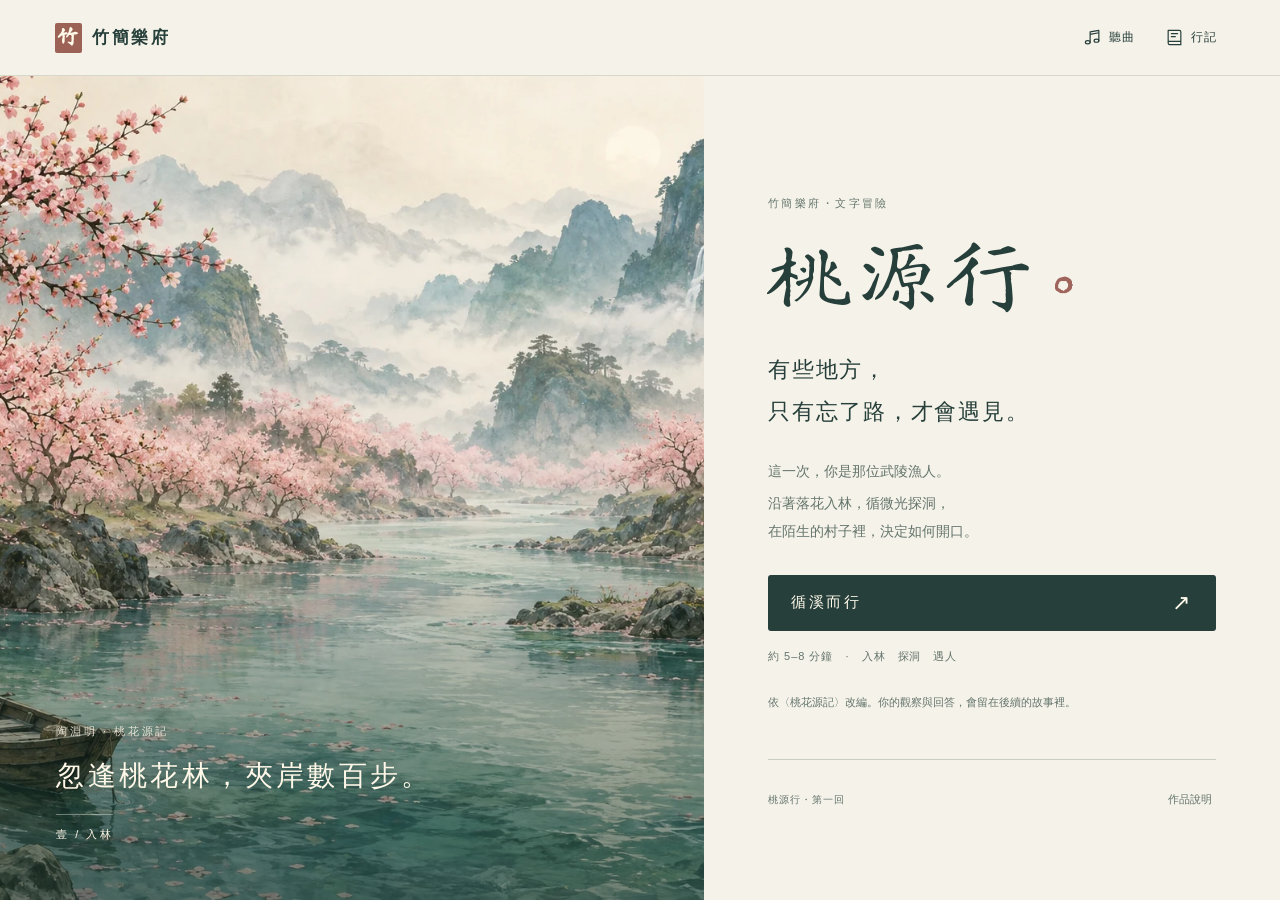
==== adventure/index.html @ 4405e007 "新增桃源行文字冒險：三幕選擇、三種停留與手機閱讀" ====
<!doctype html>
<html lang="zh-Hant">
<head>
<meta charset="utf-8"><meta name="viewport" content="width=device-width,initial-scale=1,viewport-fit=cover">
<meta name="theme-color" content="#f5f2e9">
<title>桃源行｜竹簡樂府文字冒險</title>
<meta name="description" content="成為那位緣溪而行的漁人。走入桃林、穿過山口、與村人交談，讓你的選擇留在故事裡。">
<link rel="icon" href="../favicon.png"><link rel="preload" as="image" href="./assets/forest.webp">
<link rel="stylesheet" href="./style.css?v=20261015a">
<script defer src="./story.js?v=20261015a"></script><script defer src="./app.js?v=20261015a"></script>
</head>
<body>
<a class="skip" href="#reading">跳到故事</a>
<header class="topbar"><a class="brand" href="../" aria-label="回竹簡樂府"><span class="seal" aria-hidden="true">竹</span><span>竹簡樂府</span></a>
<div class="tools"><button id="music" class="tool" aria-label="播放桃花源記歌曲" aria-pressed="false"><svg viewBox="0 0 24 24" aria-hidden="true"><path d="M9 18V5l11-2v13M9 8l11-2"/><ellipse cx="6" cy="18" rx="3" ry="2"/><ellipse cx="17" cy="16" rx="3" ry="2"/></svg><span id="music-label">聽曲</span></button><button id="journal" class="tool"><svg viewBox="0 0 24 24" aria-hidden="true"><path d="M4 3h14a2 2 0 0 1 2 2v16H6a2 2 0 0 1-2-2V3Zm0 14h16M8 7h8M8 11h5"/></svg><span>行記</span></button></div></header>
<main class="layout">
<section class="landscape" aria-label="故事場景">
<img id="scene" src="./assets/forest.webp" alt="桃花夾岸，漁舟停在青綠溪水邊" width="1536" height="1024" fetchpriority="high">
<div class="art-wash"></div><div class="petals" aria-hidden="true"><i></i><i></i><i></i><i></i><i></i></div>
<div class="scene-caption"><span class="scene-kicker">陶淵明 · 桃花源記</span><p id="scene-line">忽逢桃花林，夾岸數百步。</p><span id="scene-count">壹 / 入林</span></div>
</section>
<section class="reading" id="reading">
<div id="welcome" class="welcome">
<p class="eyebrow">竹簡樂府・文字冒險</p><h1>桃源行<span class="title-dot">。</span></h1>
<p class="tagline">有些地方，<br>只有忘了路，才會遇見。</p>
<div class="intro"><p>這一次，你是那位武陵漁人。</p><p>沿著落花入林，循微光探洞，<br>在陌生的村子裡，決定如何開口。</p></div>
<button class="primary" id="start">循溪而行 <span aria-hidden="true">↗</span></button>
<button class="resume" id="resume" hidden>接續上次的旅程 <span aria-hidden="true">→</span></button>
<p class="duration">約 5–8 分鐘 <span>·</span> 入林　探洞　遇人</p>
<p class="adaptation">依〈桃花源記〉改編。你的觀察與回答，會留在後續的故事裡。</p>
</div>
<article id="play" hidden>
<nav class="chapters" aria-label="旅程進度"><span data-chapter="0">壹 入林</span><b></b><span data-chapter="1">貳 探洞</span><b></b><span data-chapter="2">參 遇人</span></nav>
<div id="passage"><p class="eyebrow" id="moment"></p><h1 id="story-title" tabindex="-1"></h1><div id="prose" class="prose"></div><p id="echo" class="echo" hidden></p><div class="choices" id="choices" aria-label="選擇你的行動"></div><div id="ending" hidden></div></div>
<div class="reading-tools"><button id="back">← 上一個選擇</button><button id="source">讀這一段原文 <span aria-hidden="true">↗</span></button></div>
</article>
<footer class="footnote"><span>桃源行・第一回</span><button id="about">作品說明</button></footer>
</section>
</main>
<p id="status" class="status" role="status"></p>
<dialog id="sheet" aria-labelledby="sheet-title"><div class="sheet-head"><h2 id="sheet-title"></h2><button id="close-sheet" aria-label="關閉視窗">×</button></div><div id="sheet-body"></div></dialog>
<audio id="song" preload="none" loop src="../storybook-preview/original/song.mp3"></audio>
<noscript><p class="noscript">請啟用 JavaScript 開始文字冒險。也可以<a href="../">回竹簡樂府聽曲</a>。</p></noscript>
</body></html>
---- adventure/style.css ----
@font-face{font-family:TitleKai;src:url('./assets/title.woff2') format('woff2');font-display:swap}
:root{--paper:#f5f2e9;--ink:#263f3a;--muted:#64756c;--accent:#9f655c;--line:#c9cec0;--serif:"Songti TC","Noto Serif TC","PMingLiU",serif;--sans:-apple-system,BlinkMacSystemFont,"Microsoft JhengHei",sans-serif}
*{box-sizing:border-box}html{scroll-behavior:smooth}body{margin:0;background:var(--paper);color:var(--ink);font-family:var(--sans);-webkit-text-size-adjust:100%}button,a{-webkit-tap-highlight-color:transparent}button{font:inherit;color:inherit;cursor:pointer}button:disabled{opacity:.38;cursor:default}button,a{touch-action:manipulation}a{color:inherit}button:focus-visible,a:focus-visible{outline:2px solid var(--accent);outline-offset:5px}button{border:0;background:none}svg{width:19px;height:19px;fill:none;stroke:currentColor;stroke-width:1.5;stroke-linecap:round;stroke-linejoin:round}[hidden]{display:none!important}
.topbar{height:76px;display:flex;align-items:center;justify-content:space-between;padding:0 4.3vw;position:relative;z-index:5;background:var(--paper);border-bottom:1px solid #d6d8ca}.brand{display:flex;align-items:center;gap:10px;text-decoration:none;letter-spacing:.15em;font-family:var(--serif);font-size:17px;font-weight:600}.seal{font-family:TitleKai,var(--serif);background:#9c6256;color:#fff9e9;display:grid;place-items:center;width:27px;height:30px;font-size:21px;border-radius:2px}.tools{display:flex;gap:14px}.tool{min-height:44px;display:flex;align-items:center;gap:7px;font-size:12px;letter-spacing:.08em;padding:8px}.tool[aria-pressed="true"]{color:var(--accent)}.layout{display:grid;grid-template-columns:minmax(0,1.1fr) minmax(430px,.9fr);min-height:calc(100svh - 76px)}.landscape{height:calc(100svh - 76px);position:sticky;top:0;overflow:hidden;background:#b9c6b8}.landscape>img{width:100%;height:100%;object-fit:cover;object-position:50% 50%;display:block;transition:opacity .4s ease}.art-wash{position:absolute;inset:0;background:linear-gradient(180deg,transparent 45%,#17383290 100%);pointer-events:none}.scene-caption{position:absolute;left:8%;right:8%;bottom:7%;color:#fff8e8;text-shadow:0 1px 10px #17383266}.scene-kicker{font-size:11px;letter-spacing:.24em;opacity:.85}.scene-caption p{font-family:var(--serif);font-size:clamp(20px,2.2vw,31px);line-height:1.7;letter-spacing:.12em;margin:13px 0 24px}.scene-caption>span:last-child{font-size:11px;letter-spacing:.22em;padding-top:13px;border-top:1px solid #fff8e860}.reading{padding:clamp(40px,5vw,80px) clamp(28px,5vw,82px) 22px;max-width:760px;width:100%;margin:auto;align-self:center}.eyebrow{font-size:11px;letter-spacing:.22em;color:var(--muted);margin:0 0 20px}.welcome h1{font-family:TitleKai,var(--serif);font-weight:400;font-size:clamp(56px,6.4vw,90px);letter-spacing:.09em;margin:0 0 20px;line-height:1.2}.title-dot{color:var(--accent);font-size:.65em;letter-spacing:0}.tagline{font-family:var(--serif);font-size:22px;line-height:1.9;letter-spacing:.08em;margin:0 0 25px}.intro{font-size:14px;line-height:1.95;color:var(--muted);margin-bottom:30px}.intro p{margin:0 0 5px}.primary{width:100%;display:flex;align-items:center;justify-content:space-between;gap:12px;background:var(--ink);color:#fff9eb;min-height:54px;padding:15px 23px;font-size:15px;letter-spacing:.18em;border-radius:3px;transition:background .2s,transform .2s}.primary:hover{background:#3f6155}.primary span{font-size:22px}.resume{width:100%;border-bottom:1px solid var(--line);padding:15px 0;display:flex;justify-content:space-between;font-size:13px;min-height:48px}.duration{font-size:11px;letter-spacing:.09em;color:var(--muted);margin:18px 0}.duration span{margin:0 8px}.adaptation{font-size:11px;line-height:1.9;color:var(--muted);max-width:330px;margin-top:28px}.footnote{display:flex;justify-content:space-between;align-items:center;margin-top:46px;padding-top:18px;border-top:1px solid var(--line);font-size:10px;letter-spacing:.1em;color:var(--muted);gap:8px}.footnote button{min-height:44px;font-size:11px;padding:0 4px}.chapters{display:flex;align-items:center;gap:12px;font-size:10px;letter-spacing:.1em;color:#7f897b;margin-bottom:35px}.chapters span{white-space:nowrap}.chapters b{height:1px;flex:1;background:#d7d9cf}.chapters .current{color:var(--accent);font-weight:700}.chapters .done{color:var(--ink)}#play .eyebrow{margin-bottom:12px;color:var(--accent)}#story-title{font-family:var(--serif);font-weight:500;letter-spacing:.09em;font-size:29px;line-height:1.5;margin:0 0 22px;outline:none}.prose p{font-family:var(--serif);font-size:17px;line-height:2.05;letter-spacing:.035em;margin:0 0 15px}.echo{font-size:12px;line-height:1.8;color:#8c5d52;padding:10px 0 10px 14px;border-left:2px solid #bc8d7f;margin:22px 0}.choices{margin-top:24px;border-top:1px solid var(--line)}.choice{display:grid;grid-template-columns:24px 1fr 16px;gap:10px;align-items:center;width:100%;text-align:left;font-size:14px;line-height:1.7;padding:18px 4px;border-bottom:1px solid var(--line);min-height:58px;transition:background .2s,padding .2s}.choice:hover{background:#e7eadf;padding-left:10px}.choice small{font-size:10px;color:var(--accent)}.choice .arrow{font-size:18px;color:#84978a}.reading-tools{display:flex;justify-content:space-between;gap:10px;margin-top:26px}.reading-tools button{font-size:11px;min-height:44px;padding:6px 0;color:var(--muted)}#passage.enter{animation:arrive .35s ease-out}.end-label{font-size:11px;letter-spacing:.2em;color:var(--accent);margin-bottom:18px}.end-note{font-family:var(--serif);font-size:17px;line-height:1.8;margin:26px 0}.trace{list-style:none;padding:0;margin:20px 0 26px}.trace li{font-size:12px;line-height:1.9;padding:9px 0;border-bottom:1px solid #daddd2}.trace li:before{content:'·';color:var(--accent);margin-right:12px}.ending-actions{display:grid;gap:12px}.ending-actions .secondary{border:1px solid var(--line);min-height:48px;border-radius:3px;font-size:13px}.end-finish{font-size:11px;color:var(--muted);line-height:1.9;margin:25px 0 0}.skip{position:fixed;top:-100px;left:10px;padding:10px;background:var(--paper);z-index:30}.skip:focus{top:10px}.status{position:fixed;bottom:20px;left:50%;transform:translateX(-50%);z-index:40;background:var(--ink);color:white;font-size:13px;padding:12px 20px;border-radius:4px;max-width:calc(100% - 32px);width:max-content;box-shadow:0 3px 24px #0002}.status:empty{display:none}dialog{color:var(--ink);border:1px solid var(--line);border-radius:6px;background:var(--paper);padding:24px 28px;width:min(560px,calc(100% - 28px));max-height:82svh;overflow:auto;box-shadow:0 20px 80px #102b3244}dialog::backdrop{background:#142e3466;backdrop-filter:blur(4px)}.sheet-head{display:flex;justify-content:space-between;align-items:center;gap:12px;border-bottom:1px solid var(--line);padding-bottom:12px;margin-bottom:22px}.sheet-head h2{font-family:var(--serif);font-size:23px;font-weight:500;margin:0}.sheet-head button{font-size:29px;min-width:44px;min-height:44px}.sheet-copy{font-size:14px;line-height:2}.sheet-copy blockquote{font-family:var(--serif);font-size:18px;line-height:2;margin:18px 0;padding-left:18px;border-left:2px solid #b48a78}.sheet-copy h3{font-size:15px;margin-top:26px}.journey{list-style:none;margin:0;padding:0}.journey li{border-left:1px solid var(--line);padding:0 0 24px 18px;position:relative}.journey li:before{position:absolute;content:'';width:5px;height:5px;background:var(--accent);left:-3px;top:8px;border-radius:50%}.journey small{color:var(--muted);font-size:10px;letter-spacing:.1em}.journey p{margin:7px 0;font-size:14px;line-height:1.8}.journey .note{font-size:12px;color:var(--accent)}.sheet-note{font-size:11px;line-height:1.9;color:var(--muted);margin:24px 0}.noscript{position:fixed;inset:20% 15%;background:var(--paper);padding:30px;z-index:60}.petals{position:absolute;inset:0;overflow:hidden;pointer-events:none}.petals i{position:absolute;top:-20px;width:8px;height:5px;border-radius:80% 15% 80% 10%;background:#e8b8a7;opacity:.65;animation:fall 18s linear infinite;left:20%}.petals i:nth-child(2){left:40%;animation-delay:-8s;animation-duration:22s}.petals i:nth-child(3){left:60%;animation-delay:-13s;animation-duration:26s}.petals i:nth-child(4){left:80%;animation-delay:-4s;animation-duration:21s}.petals i:nth-child(5){left:30%;animation-delay:-17s;animation-duration:28s}body[data-scene="1"] .petals,body[data-scene="2"] .petals{display:none}
@keyframes fall{to{transform:translate(90px,95vh) rotate(300deg);opacity:0}}@keyframes arrive{from{opacity:.35;transform:translateY(7px)}to{opacity:1;transform:none}}
@media(min-width:1400px){.reading{padding-left:80px;padding-right:80px}.layout{grid-template-columns:1.12fr 1fr}}
@media(max-width:760px){.topbar{height:58px;padding:0 21px;position:relative}.brand{font-size:15px;gap:8px}.seal{width:24px;height:26px;font-size:19px}.tools{gap:4px}.tool{padding:8px 6px;font-size:11px}.layout{display:block;min-height:0}.landscape{height:clamp(225px,35svh,330px);position:relative;top:auto}.landscape>img{object-position:50% 57%}.scene-caption{left:24px;right:24px;bottom:23px}.scene-kicker{font-size:9px;letter-spacing:.2em}.scene-caption p{font-size:18px;letter-spacing:.08em;margin:8px 0 0}.scene-caption>span:last-child{display:none}.art-wash{background:linear-gradient(180deg,transparent 25%,#17383285 100%)}.reading{padding:30px 26px 14px;max-width:550px;scroll-margin-top:16px}.welcome h1{font-size:62px;margin-bottom:13px}.welcome .eyebrow{margin-bottom:15px;font-size:10px}.tagline{font-size:20px;line-height:1.8;margin-bottom:16px}.intro{font-size:13px;line-height:1.9;margin-bottom:22px}.intro p:first-child{margin-bottom:7px}.duration{font-size:10px}.adaptation{margin-top:19px}.footnote{margin-top:28px;padding-top:8px}.chapters{margin-bottom:26px;font-size:10px;gap:10px}#story-title{font-size:27px;margin-bottom:16px}.prose p{font-size:17px;line-height:1.95;margin-bottom:14px}.choice{font-size:14px;padding:16px 0;min-height:56px;gap:6px;grid-template-columns:22px 1fr 15px}.choices{margin-top:20px}.reading-tools{margin-top:15px}.echo{margin:18px 0;font-size:12px}#play .eyebrow{font-size:10px}dialog{padding:18px 22px}.end-note{font-size:16px}.status{bottom:max(18px,env(safe-area-inset-bottom))}body.playing .landscape{height:clamp(195px,29svh,270px)}body.playing .reading{padding-top:25px}}
@media(max-width:350px){.topbar{padding:0 16px}.reading{padding-left:21px;padding-right:21px}.brand{font-size:14px}.tool svg{display:none}.scene-caption{left:21px}.scene-caption p{font-size:16px}#story-title{font-size:25px}.prose p{font-size:16px}.choice{font-size:13px}}
@media(prefers-reduced-motion:reduce){html{scroll-behavior:auto}*,*:before,*:after{animation:none!important;transition:none!important}}
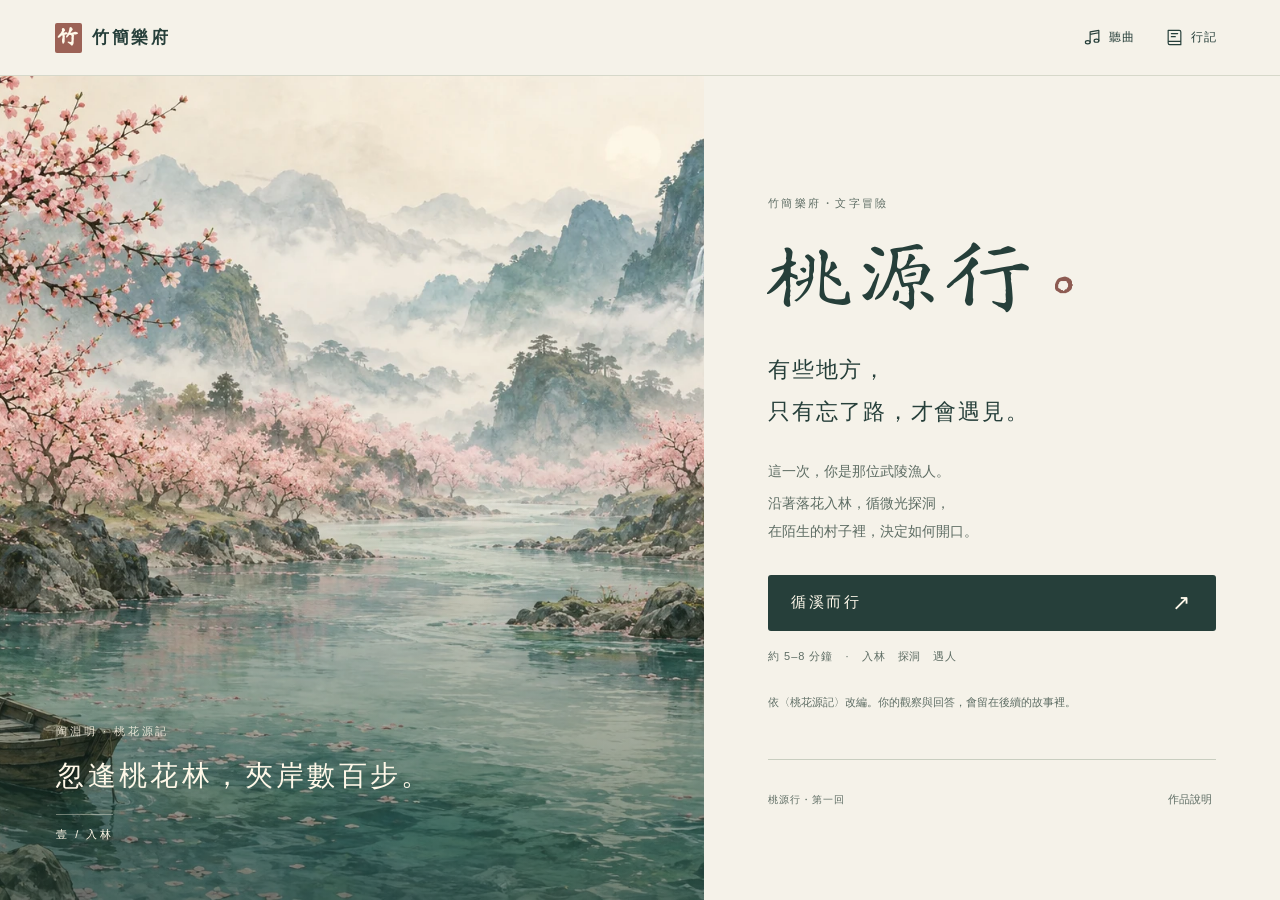
==== commit 7db8da3c: "加深輔助文字與重點色以改善手機閱讀對比" ====
--- a/adventure/index.html
+++ b/adventure/index.html
@@ -6,8 +6,8 @@
 <title>桃源行｜竹簡樂府文字冒險</title>
 <meta name="description" content="成為那位緣溪而行的漁人。走入桃林、穿過山口、與村人交談，讓你的選擇留在故事裡。">
 <link rel="icon" href="../favicon.png"><link rel="preload" as="image" href="./assets/forest.webp">
-<link rel="stylesheet" href="./style.css?v=20261015a">
-<script defer src="./story.js?v=20261015a"></script><script defer src="./app.js?v=20261015a"></script>
+<link rel="stylesheet" href="./style.css?v=20261015c">
+<script defer src="./story.js?v=20261015c"></script><script defer src="./app.js?v=20261015c"></script>
 </head>
 <body>
 <a class="skip" href="#reading">跳到故事</a>
--- a/adventure/style.css
+++ b/adventure/style.css
@@ -1,9 +1,13 @@
 @font-face{font-family:TitleKai;src:url('./assets/title.woff2') format('woff2');font-display:swap}
-:root{--paper:#f5f2e9;--ink:#263f3a;--muted:#64756c;--accent:#9f655c;--line:#c9cec0;--serif:"Songti TC","Noto Serif TC","PMingLiU",serif;--sans:-apple-system,BlinkMacSystemFont,"Microsoft JhengHei",sans-serif}
+:root{--paper:#f5f2e9;--ink:#263f3a;--muted:#5e6d64;--accent:#8d5b52;--line:#c9cec0;--serif:"Songti TC","Noto Serif TC","PMingLiU",serif;--sans:-apple-system,BlinkMacSystemFont,"Microsoft JhengHei",sans-serif}
 *{box-sizing:border-box}html{scroll-behavior:smooth}body{margin:0;background:var(--paper);color:var(--ink);font-family:var(--sans);-webkit-text-size-adjust:100%}button,a{-webkit-tap-highlight-color:transparent}button{font:inherit;color:inherit;cursor:pointer}button:disabled{opacity:.38;cursor:default}button,a{touch-action:manipulation}a{color:inherit}button:focus-visible,a:focus-visible{outline:2px solid var(--accent);outline-offset:5px}button{border:0;background:none}svg{width:19px;height:19px;fill:none;stroke:currentColor;stroke-width:1.5;stroke-linecap:round;stroke-linejoin:round}[hidden]{display:none!important}
-.topbar{height:76px;display:flex;align-items:center;justify-content:space-between;padding:0 4.3vw;position:relative;z-index:5;background:var(--paper);border-bottom:1px solid #d6d8ca}.brand{display:flex;align-items:center;gap:10px;text-decoration:none;letter-spacing:.15em;font-family:var(--serif);font-size:17px;font-weight:600}.seal{font-family:TitleKai,var(--serif);background:#9c6256;color:#fff9e9;display:grid;place-items:center;width:27px;height:30px;font-size:21px;border-radius:2px}.tools{display:flex;gap:14px}.tool{min-height:44px;display:flex;align-items:center;gap:7px;font-size:12px;letter-spacing:.08em;padding:8px}.tool[aria-pressed="true"]{color:var(--accent)}.layout{display:grid;grid-template-columns:minmax(0,1.1fr) minmax(430px,.9fr);min-height:calc(100svh - 76px)}.landscape{height:calc(100svh - 76px);position:sticky;top:0;overflow:hidden;background:#b9c6b8}.landscape>img{width:100%;height:100%;object-fit:cover;object-position:50% 50%;display:block;transition:opacity .4s ease}.art-wash{position:absolute;inset:0;background:linear-gradient(180deg,transparent 45%,#17383290 100%);pointer-events:none}.scene-caption{position:absolute;left:8%;right:8%;bottom:7%;color:#fff8e8;text-shadow:0 1px 10px #17383266}.scene-kicker{font-size:11px;letter-spacing:.24em;opacity:.85}.scene-caption p{font-family:var(--serif);font-size:clamp(20px,2.2vw,31px);line-height:1.7;letter-spacing:.12em;margin:13px 0 24px}.scene-caption>span:last-child{font-size:11px;letter-spacing:.22em;padding-top:13px;border-top:1px solid #fff8e860}.reading{padding:clamp(40px,5vw,80px) clamp(28px,5vw,82px) 22px;max-width:760px;width:100%;margin:auto;align-self:center}.eyebrow{font-size:11px;letter-spacing:.22em;color:var(--muted);margin:0 0 20px}.welcome h1{font-family:TitleKai,var(--serif);font-weight:400;font-size:clamp(56px,6.4vw,90px);letter-spacing:.09em;margin:0 0 20px;line-height:1.2}.title-dot{color:var(--accent);font-size:.65em;letter-spacing:0}.tagline{font-family:var(--serif);font-size:22px;line-height:1.9;letter-spacing:.08em;margin:0 0 25px}.intro{font-size:14px;line-height:1.95;color:var(--muted);margin-bottom:30px}.intro p{margin:0 0 5px}.primary{width:100%;display:flex;align-items:center;justify-content:space-between;gap:12px;background:var(--ink);color:#fff9eb;min-height:54px;padding:15px 23px;font-size:15px;letter-spacing:.18em;border-radius:3px;transition:background .2s,transform .2s}.primary:hover{background:#3f6155}.primary span{font-size:22px}.resume{width:100%;border-bottom:1px solid var(--line);padding:15px 0;display:flex;justify-content:space-between;font-size:13px;min-height:48px}.duration{font-size:11px;letter-spacing:.09em;color:var(--muted);margin:18px 0}.duration span{margin:0 8px}.adaptation{font-size:11px;line-height:1.9;color:var(--muted);max-width:330px;margin-top:28px}.footnote{display:flex;justify-content:space-between;align-items:center;margin-top:46px;padding-top:18px;border-top:1px solid var(--line);font-size:10px;letter-spacing:.1em;color:var(--muted);gap:8px}.footnote button{min-height:44px;font-size:11px;padding:0 4px}.chapters{display:flex;align-items:center;gap:12px;font-size:10px;letter-spacing:.1em;color:#7f897b;margin-bottom:35px}.chapters span{white-space:nowrap}.chapters b{height:1px;flex:1;background:#d7d9cf}.chapters .current{color:var(--accent);font-weight:700}.chapters .done{color:var(--ink)}#play .eyebrow{margin-bottom:12px;color:var(--accent)}#story-title{font-family:var(--serif);font-weight:500;letter-spacing:.09em;font-size:29px;line-height:1.5;margin:0 0 22px;outline:none}.prose p{font-family:var(--serif);font-size:17px;line-height:2.05;letter-spacing:.035em;margin:0 0 15px}.echo{font-size:12px;line-height:1.8;color:#8c5d52;padding:10px 0 10px 14px;border-left:2px solid #bc8d7f;margin:22px 0}.choices{margin-top:24px;border-top:1px solid var(--line)}.choice{display:grid;grid-template-columns:24px 1fr 16px;gap:10px;align-items:center;width:100%;text-align:left;font-size:14px;line-height:1.7;padding:18px 4px;border-bottom:1px solid var(--line);min-height:58px;transition:background .2s,padding .2s}.choice:hover{background:#e7eadf;padding-left:10px}.choice small{font-size:10px;color:var(--accent)}.choice .arrow{font-size:18px;color:#84978a}.reading-tools{display:flex;justify-content:space-between;gap:10px;margin-top:26px}.reading-tools button{font-size:11px;min-height:44px;padding:6px 0;color:var(--muted)}#passage.enter{animation:arrive .35s ease-out}.end-label{font-size:11px;letter-spacing:.2em;color:var(--accent);margin-bottom:18px}.end-note{font-family:var(--serif);font-size:17px;line-height:1.8;margin:26px 0}.trace{list-style:none;padding:0;margin:20px 0 26px}.trace li{font-size:12px;line-height:1.9;padding:9px 0;border-bottom:1px solid #daddd2}.trace li:before{content:'·';color:var(--accent);margin-right:12px}.ending-actions{display:grid;gap:12px}.ending-actions .secondary{border:1px solid var(--line);min-height:48px;border-radius:3px;font-size:13px}.end-finish{font-size:11px;color:var(--muted);line-height:1.9;margin:25px 0 0}.skip{position:fixed;top:-100px;left:10px;padding:10px;background:var(--paper);z-index:30}.skip:focus{top:10px}.status{position:fixed;bottom:20px;left:50%;transform:translateX(-50%);z-index:40;background:var(--ink);color:white;font-size:13px;padding:12px 20px;border-radius:4px;max-width:calc(100% - 32px);width:max-content;box-shadow:0 3px 24px #0002}.status:empty{display:none}dialog{color:var(--ink);border:1px solid var(--line);border-radius:6px;background:var(--paper);padding:24px 28px;width:min(560px,calc(100% - 28px));max-height:82svh;overflow:auto;box-shadow:0 20px 80px #102b3244}dialog::backdrop{background:#142e3466;backdrop-filter:blur(4px)}.sheet-head{display:flex;justify-content:space-between;align-items:center;gap:12px;border-bottom:1px solid var(--line);padding-bottom:12px;margin-bottom:22px}.sheet-head h2{font-family:var(--serif);font-size:23px;font-weight:500;margin:0}.sheet-head button{font-size:29px;min-width:44px;min-height:44px}.sheet-copy{font-size:14px;line-height:2}.sheet-copy blockquote{font-family:var(--serif);font-size:18px;line-height:2;margin:18px 0;padding-left:18px;border-left:2px solid #b48a78}.sheet-copy h3{font-size:15px;margin-top:26px}.journey{list-style:none;margin:0;padding:0}.journey li{border-left:1px solid var(--line);padding:0 0 24px 18px;position:relative}.journey li:before{position:absolute;content:'';width:5px;height:5px;background:var(--accent);left:-3px;top:8px;border-radius:50%}.journey small{color:var(--muted);font-size:10px;letter-spacing:.1em}.journey p{margin:7px 0;font-size:14px;line-height:1.8}.journey .note{font-size:12px;color:var(--accent)}.sheet-note{font-size:11px;line-height:1.9;color:var(--muted);margin:24px 0}.noscript{position:fixed;inset:20% 15%;background:var(--paper);padding:30px;z-index:60}.petals{position:absolute;inset:0;overflow:hidden;pointer-events:none}.petals i{position:absolute;top:-20px;width:8px;height:5px;border-radius:80% 15% 80% 10%;background:#e8b8a7;opacity:.65;animation:fall 18s linear infinite;left:20%}.petals i:nth-child(2){left:40%;animation-delay:-8s;animation-duration:22s}.petals i:nth-child(3){left:60%;animation-delay:-13s;animation-duration:26s}.petals i:nth-child(4){left:80%;animation-delay:-4s;animation-duration:21s}.petals i:nth-child(5){left:30%;animation-delay:-17s;animation-duration:28s}body[data-scene="1"] .petals,body[data-scene="2"] .petals{display:none}
+.topbar{height:76px;display:flex;align-items:center;justify-content:space-between;padding:0 4.3vw;position:relative;z-index:5;background:var(--paper);border-bottom:1px solid #d6d8ca}.brand{display:flex;align-items:center;gap:10px;text-decoration:none;letter-spacing:.15em;font-family:var(--serif);font-size:17px;font-weight:600}.seal{font-family:TitleKai,var(--serif);background:#9c6256;color:#fff9e9;display:grid;place-items:center;width:27px;height:30px;font-size:21px;border-radius:2px}.tools{display:flex;gap:14px}.tool{min-height:44px;display:flex;align-items:center;gap:7px;font-size:12px;letter-spacing:.08em;padding:8px}.tool[aria-pressed="true"]{color:var(--accent)}.layout{display:grid;grid-template-columns:minmax(0,1.1fr) minmax(430px,.9fr);min-height:calc(100svh - 76px)}.landscape{height:calc(100svh - 76px);position:sticky;top:0;overflow:hidden;background:#b9c6b8}.landscape>img{width:100%;height:100%;object-fit:cover;object-position:50% 50%;display:block;transition:opacity .4s ease}.art-wash{position:absolute;inset:0;background:linear-gradient(180deg,transparent 45%,#17383290 100%);pointer-events:none}.scene-caption{position:absolute;left:8%;right:8%;bottom:7%;color:#fff8e8;text-shadow:0 1px 10px #17383266}.scene-kicker{font-size:11px;letter-spacing:.24em;opacity:.85}.scene-caption p{font-family:var(--serif);font-size:clamp(20px,2.2vw,31px);line-height:1.7;letter-spacing:.12em;margin:13px 0 24px}.scene-caption>span:last-child{font-size:11px;letter-spacing:.22em;padding-top:13px;border-top:1px solid #fff8e860}.reading{padding:clamp(40px,5vw,80px) clamp(28px,5vw,82px) 22px;max-width:760px;width:100%;margin:auto;align-self:center}.eyebrow{font-size:11px;letter-spacing:.22em;color:var(--muted);margin:0 0 20px}.welcome h1{font-family:TitleKai,var(--serif);font-weight:400;font-size:clamp(56px,6.4vw,90px);letter-spacing:.09em;margin:0 0 20px;line-height:1.2}.title-dot{color:var(--accent);font-size:.65em;letter-spacing:0}.tagline{font-family:var(--serif);font-size:22px;line-height:1.9;letter-spacing:.08em;margin:0 0 25px}.intro{font-size:14px;line-height:1.95;color:var(--muted);margin-bottom:30px}.intro p{margin:0 0 5px}.primary{width:100%;display:flex;align-items:center;justify-content:space-between;gap:12px;background:var(--ink);color:#fff9eb;min-height:54px;padding:15px 23px;font-size:15px;letter-spacing:.18em;border-radius:3px;transition:background .2s,transform .2s}.primary:hover{background:#3f6155}.primary span{font-size:22px}.resume{width:100%;border-bottom:1px solid var(--line);padding:15px 0;display:flex;justify-content:space-between;font-size:13px;min-height:48px}.duration{font-size:11px;letter-spacing:.09em;color:var(--muted);margin:18px 0}.duration span{margin:0 8px}.adaptation{font-size:11px;line-height:1.9;color:var(--muted);max-width:330px;margin-top:28px}.footnote{display:flex;justify-content:space-between;align-items:center;margin-top:46px;padding-top:18px;border-top:1px solid var(--line);font-size:10px;letter-spacing:.1em;color:var(--muted);gap:8px}.footnote button{min-height:44px;font-size:11px;padding:0 4px}.chapters{display:flex;align-items:center;gap:12px;font-size:10px;letter-spacing:.1em;color:var(--muted);margin-bottom:35px}.chapters span{white-space:nowrap}.chapters b{height:1px;flex:1;background:#d7d9cf}.chapters .current{color:var(--accent);font-weight:700}.chapters .done{color:var(--ink)}#play .eyebrow{margin-bottom:12px;color:var(--accent)}#story-title{font-family:var(--serif);font-weight:500;letter-spacing:.09em;font-size:29px;line-height:1.5;margin:0 0 22px;outline:none}.prose p{font-family:var(--serif);font-size:17px;line-height:2.05;letter-spacing:.035em;margin:0 0 15px}.echo{font-size:12px;line-height:1.8;color:#8c5d52;padding:10px 0 10px 14px;border-left:2px solid #bc8d7f;margin:22px 0}.choices{margin-top:24px;border-top:1px solid var(--line)}.choice{display:grid;grid-template-columns:24px 1fr 16px;gap:10px;align-items:center;width:100%;text-align:left;font-size:14px;line-height:1.7;padding:18px 4px;border-bottom:1px solid var(--line);min-height:58px;transition:background .2s,padding .2s}.choice:hover{background:#e7eadf;padding-left:10px}.choice small{font-size:10px;color:var(--accent)}.choice .arrow{font-size:18px;color:#84978a}.reading-tools{display:flex;justify-content:space-between;gap:10px;margin-top:26px}.reading-tools button{font-size:11px;min-height:44px;padding:6px 0;color:var(--muted)}#passage.enter{animation:arrive .35s ease-out}.end-label{font-size:11px;letter-spacing:.2em;color:var(--accent);margin-bottom:18px}.end-note{font-family:var(--serif);font-size:17px;line-height:1.8;margin:26px 0}.trace{list-style:none;padding:0;margin:20px 0 26px}.trace li{font-size:12px;line-height:1.9;padding:9px 0;border-bottom:1px solid #daddd2}.trace li:before{content:'·';color:var(--accent);margin-right:12px}.ending-actions{display:grid;gap:12px}.ending-actions .secondary{border:1px solid var(--line);min-height:48px;border-radius:3px;font-size:13px}.end-finish{font-size:11px;color:var(--muted);line-height:1.9;margin:25px 0 0}.skip{position:fixed;top:-100px;left:10px;padding:10px;background:var(--paper);z-index:30}.skip:focus{top:10px}.status{position:fixed;bottom:20px;left:50%;transform:translateX(-50%);z-index:40;background:var(--ink);color:white;font-size:13px;padding:12px 20px;border-radius:4px;max-width:calc(100% - 32px);width:max-content;box-shadow:0 3px 24px #0002}.status:empty{display:none}dialog{color:var(--ink);border:1px solid var(--line);border-radius:6px;background:var(--paper);padding:24px 28px;width:min(560px,calc(100% - 28px));max-height:82svh;overflow:auto;box-shadow:0 20px 80px #102b3244}dialog::backdrop{background:#142e3466;backdrop-filter:blur(4px)}.sheet-head{display:flex;justify-content:space-between;align-items:center;gap:12px;border-bottom:1px solid var(--line);padding-bottom:12px;margin-bottom:22px}.sheet-head h2{font-family:var(--serif);font-size:23px;font-weight:500;margin:0}.sheet-head button{font-size:29px;min-width:44px;min-height:44px}.sheet-copy{font-size:14px;line-height:2}.sheet-copy blockquote{font-family:var(--serif);font-size:18px;line-height:2;margin:18px 0;padding-left:18px;border-left:2px solid #b48a78}.sheet-copy h3{font-size:15px;margin-top:26px}.journey{list-style:none;margin:0;padding:0}.journey li{border-left:1px solid var(--line);padding:0 0 24px 18px;position:relative}.journey li:before{position:absolute;content:'';width:5px;height:5px;background:var(--accent);left:-3px;top:8px;border-radius:50%}.journey small{color:var(--muted);font-size:10px;letter-spacing:.1em}.journey p{margin:7px 0;font-size:14px;line-height:1.8}.journey .note{font-size:12px;color:var(--accent)}.sheet-note{font-size:11px;line-height:1.9;color:var(--muted);margin:24px 0}.noscript{position:fixed;inset:20% 15%;background:var(--paper);padding:30px;z-index:60}.petals{position:absolute;inset:0;overflow:hidden;pointer-events:none}.petals i{position:absolute;top:-20px;width:8px;height:5px;border-radius:80% 15% 80% 10%;background:#e8b8a7;opacity:.65;animation:fall 18s linear infinite;left:20%}.petals i:nth-child(2){left:40%;animation-delay:-8s;animation-duration:22s}.petals i:nth-child(3){left:60%;animation-delay:-13s;animation-duration:26s}.petals i:nth-child(4){left:80%;animation-delay:-4s;animation-duration:21s}.petals i:nth-child(5){left:30%;animation-delay:-17s;animation-duration:28s}body[data-scene="1"] .petals,body[data-scene="2"] .petals{display:none}
 @keyframes fall{to{transform:translate(90px,95vh) rotate(300deg);opacity:0}}@keyframes arrive{from{opacity:.35;transform:translateY(7px)}to{opacity:1;transform:none}}
 @media(min-width:1400px){.reading{padding-left:80px;padding-right:80px}.layout{grid-template-columns:1.12fr 1fr}}
 @media(max-width:760px){.topbar{height:58px;padding:0 21px;position:relative}.brand{font-size:15px;gap:8px}.seal{width:24px;height:26px;font-size:19px}.tools{gap:4px}.tool{padding:8px 6px;font-size:11px}.layout{display:block;min-height:0}.landscape{height:clamp(225px,35svh,330px);position:relative;top:auto}.landscape>img{object-position:50% 57%}.scene-caption{left:24px;right:24px;bottom:23px}.scene-kicker{font-size:9px;letter-spacing:.2em}.scene-caption p{font-size:18px;letter-spacing:.08em;margin:8px 0 0}.scene-caption>span:last-child{display:none}.art-wash{background:linear-gradient(180deg,transparent 25%,#17383285 100%)}.reading{padding:30px 26px 14px;max-width:550px;scroll-margin-top:16px}.welcome h1{font-size:62px;margin-bottom:13px}.welcome .eyebrow{margin-bottom:15px;font-size:10px}.tagline{font-size:20px;line-height:1.8;margin-bottom:16px}.intro{font-size:13px;line-height:1.9;margin-bottom:22px}.intro p:first-child{margin-bottom:7px}.duration{font-size:10px}.adaptation{margin-top:19px}.footnote{margin-top:28px;padding-top:8px}.chapters{margin-bottom:26px;font-size:10px;gap:10px}#story-title{font-size:27px;margin-bottom:16px}.prose p{font-size:17px;line-height:1.95;margin-bottom:14px}.choice{font-size:14px;padding:16px 0;min-height:56px;gap:6px;grid-template-columns:22px 1fr 15px}.choices{margin-top:20px}.reading-tools{margin-top:15px}.echo{margin:18px 0;font-size:12px}#play .eyebrow{font-size:10px}dialog{padding:18px 22px}.end-note{font-size:16px}.status{bottom:max(18px,env(safe-area-inset-bottom))}body.playing .landscape{height:clamp(195px,29svh,270px)}body.playing .reading{padding-top:25px}}
 @media(max-width:350px){.topbar{padding:0 16px}.reading{padding-left:21px;padding-right:21px}.brand{font-size:14px}.tool svg{display:none}.scene-caption{left:21px}.scene-caption p{font-size:16px}#story-title{font-size:25px}.prose p{font-size:16px}.choice{font-size:13px}}
 @media(prefers-reduced-motion:reduce){html{scroll-behavior:auto}*,*:before,*:after{animation:none!important;transition:none!important}}
+
+/* Long journals retain a reachable close control. */
+.sheet-head{position:sticky;top:-24px;background:var(--paper);z-index:2}
+@media(max-width:760px){.sheet-head{top:-18px}}
